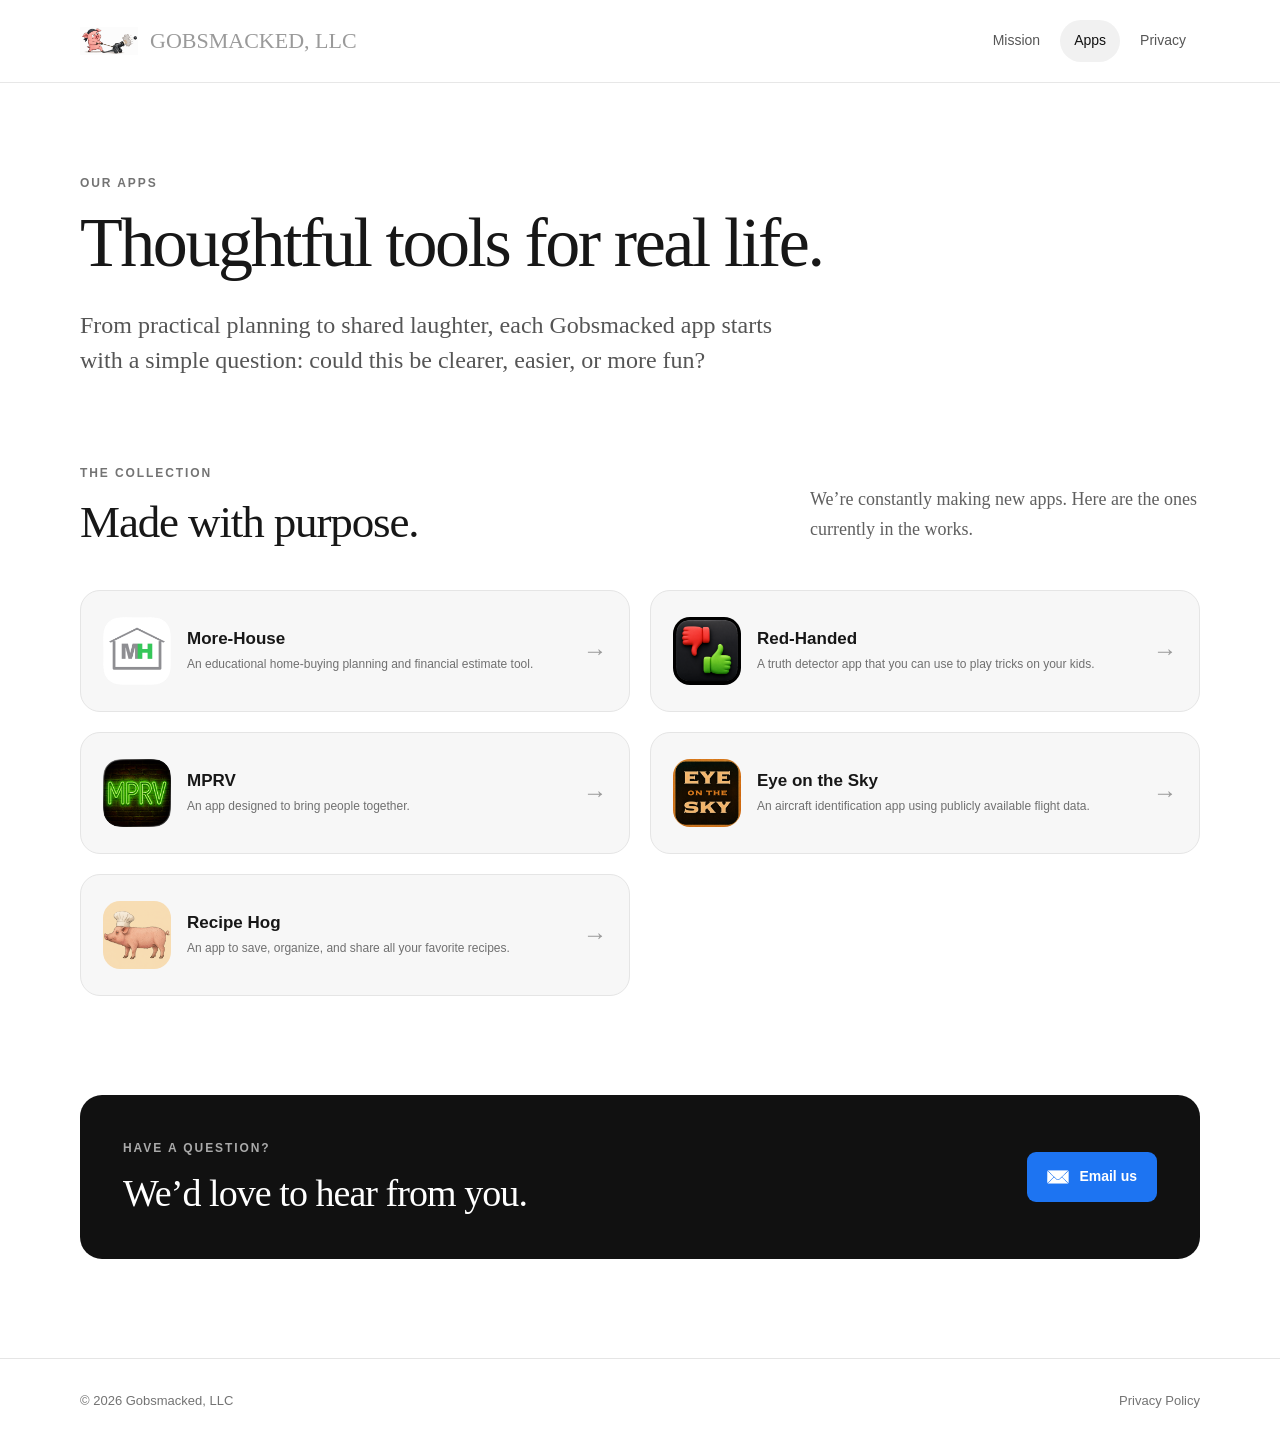
==== apps/index.html @ f047735a "Add Red-Handed app page" ====
<!DOCTYPE html>
<html lang="en">
  <head>
    <meta charset="utf-8">
    <meta name="viewport" content="width=device-width, initial-scale=1">
    <meta name="description" content="Explore mobile apps from Gobsmacked Apps.">
    <title>Our Apps | Gobsmacked Apps</title>
    <link rel="stylesheet" href="../styles.css?v=20260813-2">
  </head>
  <body>
    <header class="site-header">
      <div class="site-header-inner">
        <a class="brand" href="../index.html" aria-label="Gobsmacked Apps home">
          <img src="../other-images/logo.png" class="brand-logo" alt="">
          <span>GOBSMACKED, LLC</span>
        </a>
        <nav class="site-nav" aria-label="Main navigation">
          <a href="../index.html">Mission</a>
          <a href="./index.html" aria-current="page">Apps</a>
          <a href="../privacy/index.html">Privacy</a>
        </nav>
      </div>
    </header>

    <main>
      <section class="page-hero page-shell">
        <p class="eyebrow">OUR APPS</p>
        <h1>Thoughtful tools for real life.</h1>
        <p class="hero-copy">From practical planning to shared laughter, each Gobsmacked app starts with a simple question: could this be clearer, easier, or more fun?</p>
      </section>

      <section class="catalog-section page-shell" aria-labelledby="catalog-title">
        <div class="section-heading catalog-heading" id="collection">
          <div>
            <p class="eyebrow">THE COLLECTION</p>
            <h2 id="catalog-title">Made with purpose.</h2>
          </div>
          <p>We’re constantly making new apps. Here are the ones currently in the works.</p>
        </div>
        <div class="apps-grid" id="apps-grid"></div>
      </section>

      <section class="contact-strip page-shell">
        <div>
          <p class="eyebrow">HAVE A QUESTION?</p>
          <h2>We’d love to hear from you.</h2>
        </div>
        <a class="contact-button" href="mailto:mortimer@gobsmackedapps.com">
          <img src="../other-images/mail.png" alt="">
          Email us
        </a>
      </section>
    </main>

    <footer class="site-footer">
      <div class="page-shell footer-inner">
        <p>© 2026 Gobsmacked, LLC</p>
        <a href="../privacy/index.html">Privacy Policy</a>
      </div>
    </footer>
    <script src="../script.js"></script>
  </body>
</html>
---- styles.css ----
:root {
  --ink: #171717;
  --muted: #737373;
  --soft: #f7f7f7;
  --line: #e5e5e5;
  --blue: #007aff;
}

* {
  box-sizing: border-box;
}

html {
  scroll-behavior: smooth;
}

body {
  margin: 0;
  color: var(--ink);
  background: #fff;
  font-family: Georgia, "Times New Roman", serif;
  font-size: 16px;
  line-height: 1.7;
}

img {
  max-width: 100%;
}

a {
  color: inherit;
}

.page-shell {
  width: min(1120px, calc(100% - 48px));
  margin-inline: auto;
}

.narrow-shell {
  width: min(800px, calc(100% - 48px));
}

.site-header {
  position: sticky;
  z-index: 20;
  top: 0;
  border-bottom: 1px solid rgba(229, 229, 229, 0.9);
  background: rgba(255, 255, 255, 0.94);
  backdrop-filter: blur(14px);
}

.site-header-inner {
  display: flex;
  align-items: center;
  justify-content: space-between;
  width: min(1120px, calc(100% - 48px));
  min-height: 82px;
  margin-inline: auto;
  gap: 32px;
}

.brand {
  display: inline-flex;
  align-items: center;
  gap: 12px;
  color: #9a9a9a;
  font-size: 22px;
  line-height: 1;
  text-decoration: none;
  white-space: nowrap;
}

.brand-logo {
  width: 58px;
  height: 58px;
  object-fit: contain;
}

.site-nav {
  display: flex;
  align-items: center;
  gap: 6px;
  font-family: -apple-system, BlinkMacSystemFont, "Segoe UI", sans-serif;
  font-size: 14px;
}

.site-nav a {
  padding: 9px 14px;
  border-radius: 999px;
  color: #565656;
  text-decoration: none;
  transition: color 0.2s, background 0.2s;
}

.site-nav a:hover,
.site-nav a[aria-current="page"] {
  color: #111;
  background: #f1f1f1;
}

.eyebrow {
  margin: 0 0 14px;
  color: var(--muted);
  font-family: -apple-system, BlinkMacSystemFont, "Segoe UI", sans-serif;
  font-size: 12px;
  font-weight: 700;
  letter-spacing: 0.16em;
}

.mission-hero,
.page-hero {
  padding-top: 90px;
  padding-bottom: 58px;
}

.mission-hero h1,
.page-hero h1 {
  max-width: 930px;
  margin: 0;
  font-size: clamp(42px, 6.3vw, 70px);
  font-weight: 400;
  letter-spacing: -0.035em;
  line-height: 1.04;
}

.page-hero h1 {
  max-width: 760px;
}

.hero-copy {
  max-width: 720px;
  margin: 28px 0 0;
  color: #555;
  font-size: clamp(18px, 2.25vw, 24px);
  line-height: 1.45;
}

.mission-intro {
  padding: 16px 0 79px;
  border-bottom: 1px solid var(--line);
  font-size: 20px;
  line-height: 1.7;
}

.mission-intro p {
  margin: 0;
}

.principles-section {
  padding: 90px 0;
}

.section-heading {
  max-width: 720px;
  margin-bottom: 41px;
}

.section-heading h2,
.contact-strip h2 {
  margin: 0;
  font-size: clamp(31px, 4.05vw, 45px);
  font-weight: 400;
  letter-spacing: -0.025em;
  line-height: 1.15;
}

.principles-grid {
  display: grid;
  grid-template-columns: repeat(3, 1fr);
  gap: 20px;
}

.principle-card {
  min-height: 280px;
  padding: 27px;
  border: 1px solid var(--line);
  border-radius: 20px;
  background: var(--soft);
}

.principle-number {
  color: #aaa;
  font-family: -apple-system, BlinkMacSystemFont, "Segoe UI", sans-serif;
  font-size: 13px;
}

.principle-card h3 {
  margin: 38px 0 13px;
  font-size: 23px;
  font-weight: 400;
  line-height: 1.2;
}

.principle-card p {
  margin: 0;
  color: #5f5f5f;
  font-size: 14px;
  line-height: 1.65;
}

.mission-closing {
  padding: 13px 0 108px;
  text-align: center;
}

.mission-closing blockquote {
  margin: 0 0 34px;
  font-size: clamp(23px, 3.15vw, 34px);
  line-height: 1.45;
}

.text-link {
  color: var(--blue);
  font-family: -apple-system, BlinkMacSystemFont, "Segoe UI", sans-serif;
  font-size: 16px;
  font-weight: 600;
  text-decoration: none;
}

.text-link:hover {
  text-decoration: underline;
}

.catalog-section {
  padding: 27px 0 99px;
}

.catalog-heading {
  display: flex;
  align-items: end;
  justify-content: space-between;
  max-width: none;
  gap: 40px;
  scroll-margin-top: 112px;
}

.catalog-heading > p {
  max-width: 390px;
  margin: 0 0 4px;
  color: var(--muted);
}

.apps-grid {
  display: grid;
  grid-template-columns: repeat(2, minmax(0, 1fr));
  gap: 20px;
}

.app-store-item {
  display: flex;
  align-items: center;
  min-height: 122px;
  gap: 16px;
  padding: 22px;
  border: 1px solid var(--line);
  border-radius: 20px;
  color: inherit;
  background: var(--soft);
  font-family: -apple-system, BlinkMacSystemFont, "Segoe UI", sans-serif;
  text-decoration: none;
  transition: background 0.2s, transform 0.2s;
}

.app-store-item:hover {
  background: #efefef;
  transform: translateY(-1px);
}

.app-icon {
  width: 68px;
  height: 68px;
  border-radius: 17px;
  flex-shrink: 0;
}

.app-info {
  flex: 1;
  min-width: 0;
}

.app-name {
  font-size: 17px;
  font-weight: 650;
  line-height: 1.2;
}

.app-description {
  margin-top: 7px;
  color: #707070;
  font-size: 12px;
  line-height: 1.45;
}

.app-card-arrow {
  flex-shrink: 0;
  color: #9a9a9a;
  font-size: 24px;
  line-height: 1;
  transition: color 0.2s, transform 0.2s;
}

.app-store-item:hover .app-card-arrow {
  color: var(--blue);
  transform: translateX(3px);
}

.app-detail-hero {
  display: grid;
  grid-template-columns: minmax(220px, 310px) minmax(0, 1fr);
  gap: clamp(48px, 8vw, 100px);
  padding-top: 96px;
  padding-bottom: 105px;
}

.app-detail-product {
  align-self: start;
}

.app-detail-icon {
  display: block;
  width: 100%;
  border-radius: 24%;
  box-shadow: 0 24px 55px rgba(0, 0, 0, 0.14);
}

.app-detail-action {
  display: inline-flex;
  align-items: center;
  justify-content: center;
  min-height: 44px;
  margin-top: 24px;
  padding: 10px 18px;
  border-radius: 999px;
  color: #555;
  background: #e9e9e9;
  font-family: -apple-system, BlinkMacSystemFont, "Segoe UI", sans-serif;
  font-size: 12px;
  font-weight: 750;
  letter-spacing: 0.045em;
  line-height: 1;
  text-decoration: none;
}

.app-detail-action.is-available {
  color: #fff;
  background: var(--blue);
}

.app-detail-note {
  margin: 14px 0 0;
  color: var(--muted);
  font-size: 13px;
  line-height: 1.5;
}

.app-detail-copy h1 {
  margin: 0;
  font-family: -apple-system, BlinkMacSystemFont, "Segoe UI", sans-serif;
  font-size: clamp(50px, 7vw, 82px);
  font-weight: 800;
  letter-spacing: -0.055em;
  line-height: 0.98;
}

.app-detail-copy h2 {
  max-width: 690px;
  margin: 28px 0 26px;
  font-size: clamp(29px, 3.7vw, 44px);
  font-weight: 400;
  letter-spacing: -0.025em;
  line-height: 1.17;
}

.app-detail-copy > p:not(.eyebrow) {
  max-width: 710px;
  margin: 0 0 16px;
  color: #4f4f4f;
  font-size: 19px;
  line-height: 1.65;
}

.app-detail-copy .privacy-promise {
  margin-top: 27px;
  padding-top: 22px;
  border-top: 1px solid var(--line);
  color: #277b42;
  font-size: 15px;
  font-style: italic;
}

.app-content-section {
  padding-top: 100px;
  padding-bottom: 100px;
}

.app-content-section h2,
.app-gallery-section h2,
.app-final-cta h2 {
  margin: 0;
  font-size: clamp(35px, 4.6vw, 52px);
  font-weight: 400;
  letter-spacing: -0.03em;
  line-height: 1.13;
}

.app-content-intro {
  border-top: 1px solid var(--line);
}

.question-grid,
.difference-grid {
  display: grid;
  grid-template-columns: repeat(2, minmax(0, 1fr));
  gap: 20px;
}

.question-grid article,
.difference-grid article {
  padding: 30px;
  border: 1px solid var(--line);
  border-radius: 20px;
  background: var(--soft);
}

.question-grid h3,
.difference-grid h3,
.feature-panel h3 {
  margin: 0 0 12px;
  font-size: 23px;
  font-weight: 400;
  line-height: 1.3;
}

.question-grid p,
.difference-grid p {
  margin: 0;
  color: #5d5d5d;
  font-size: 15px;
  line-height: 1.65;
}

.workflow-section,
.scenario-section {
  background: #f6fbf7;
}

.section-heading > p:last-child {
  color: #5f5f5f;
  font-size: 18px;
}

.workflow-grid {
  display: grid;
  grid-template-columns: repeat(4, minmax(0, 1fr));
  gap: 18px;
  margin: 0;
  padding: 0;
  list-style: none;
  counter-reset: none;
}

.workflow-grid li {
  margin: 0;
  padding: 27px;
  border: 1px solid #dcebe0;
  border-radius: 18px;
  background: #fff;
}

.workflow-grid span {
  color: #26b957;
  font-family: -apple-system, BlinkMacSystemFont, "Segoe UI", sans-serif;
  font-size: 12px;
  font-weight: 750;
  letter-spacing: 0.1em;
}

.workflow-grid h3 {
  margin: 32px 0 12px;
  font-size: 20px;
  font-weight: 400;
  line-height: 1.3;
}

.workflow-grid p {
  margin: 0;
  color: #626262;
  font-size: 14px;
  line-height: 1.6;
}

.app-gallery-section {
  padding-top: 108px;
  padding-bottom: 115px;
}

.gallery-heading {
  display: flex;
  align-items: end;
  justify-content: space-between;
  gap: 50px;
  margin-bottom: 45px;
}

.gallery-heading > p {
  max-width: 360px;
  margin: 0 0 5px;
  color: var(--muted);
}

.app-gallery {
  display: flex;
  gap: 30px;
  overflow-x: auto;
  padding: 10px 4px 28px;
  scroll-snap-type: x mandatory;
  scrollbar-color: #c9c9c9 transparent;
}

.gallery-phone {
  position: relative;
  flex: 0 0 min(310px, 78vw);
  aspect-ratio: 1 / 2;
  margin: 0;
  scroll-snap-align: start;
}

.gallery-phone-screen {
  position: absolute;
  z-index: 1;
  top: 2.8%;
  right: 7.1%;
  bottom: 4.25%;
  left: 8.1%;
  overflow: hidden;
  border-radius: 13% / 6%;
  background: #000;
}

.gallery-phone-screen img {
  width: 100%;
  height: 100%;
  object-fit: cover;
}

.gallery-phone-frame {
  position: absolute;
  z-index: 2;
  inset: 0;
  width: 100%;
  height: 100%;
  pointer-events: none;
}

.gallery-phone figcaption {
  position: absolute;
  z-index: 3;
  bottom: -34px;
  left: 0;
  width: 100%;
  color: #666;
  font-family: -apple-system, BlinkMacSystemFont, "Segoe UI", sans-serif;
  font-size: 12px;
  text-align: center;
}

.scenario-layout,
.feature-split {
  display: grid;
  grid-template-columns: minmax(0, 0.9fr) minmax(0, 1.1fr);
  align-items: start;
  gap: clamp(50px, 8vw, 110px);
}

.scenario-layout > div > p:last-child,
.feature-split > div > p {
  color: #5e5e5e;
  font-size: 18px;
}

.scenario-list {
  display: grid;
  gap: 12px;
  margin: 0;
  padding: 0;
  list-style: none;
}

.scenario-list li {
  margin: 0;
  padding: 16px 19px;
  border: 1px solid #dcebe0;
  border-radius: 12px;
  background: #fff;
}

.feature-panel {
  padding: 32px;
  border-radius: 20px;
  color: #fff;
  background: #16251a;
}

.feature-panel ul {
  margin: 22px 0 0;
  padding-left: 21px;
}

.feature-panel li {
  margin: 10px 0;
}

.difference-section {
  border-top: 1px solid var(--line);
}

.faq-section {
  padding-top: 30px;
}

.faq-list {
  margin-top: 38px;
  border-top: 1px solid var(--line);
}

.faq-list details {
  border-bottom: 1px solid var(--line);
}

.faq-list summary {
  padding: 22px 38px 22px 0;
  cursor: pointer;
  font-size: 19px;
  font-weight: 600;
}

.faq-list details p {
  max-width: 800px;
  margin: -4px 0 24px;
  color: #5c5c5c;
}

.app-final-cta {
  display: grid;
  grid-template-columns: 100px minmax(0, 1fr) auto;
  align-items: center;
  gap: 30px;
  margin-top: 20px;
  margin-bottom: 110px;
  padding: 42px;
  border-radius: 24px;
  color: #fff;
  background: #16251a;
}

.app-final-icon {
  width: 100px;
  height: 100px;
  border-radius: 23px;
}

.app-final-cta .eyebrow {
  color: #94b99e;
}

.app-final-cta h2 {
  font-size: clamp(29px, 3.8vw, 42px);
}

.app-final-cta p:not(.eyebrow) {
  max-width: 620px;
  margin: 12px 0 0;
  color: #c6d4c9;
}

.app-final-cta .app-detail-action {
  margin: 0;
  color: #11351c;
  background: #fff;
}

/* More-House uses a denser marketing layout so the full story is quick to scan. */
.more-house-page .app-detail-hero {
  grid-template-columns: 165px minmax(0, 1fr);
  gap: clamp(26px, 4.5vw, 50px);
  padding-top: 36px;
  padding-bottom: 42px;
}

.more-house-page .app-detail-icon {
  border-radius: 22%;
}

.more-house-page .app-detail-action {
  min-height: 34px;
  margin-top: 12px;
  padding: 7px 13px;
  font-size: 9px;
}

.more-house-page .app-detail-note {
  margin-top: 7px;
  font-size: 10px;
  line-height: 1.4;
}

.more-house-page .app-detail-copy h1 {
  font-size: clamp(38px, 4.8vw, 54px);
}

.more-house-page .app-detail-copy h2 {
  margin: 13px 0 11px;
  font-size: clamp(22px, 2.8vw, 31px);
}

.more-house-page .app-detail-copy > p:not(.eyebrow) {
  margin-bottom: 8px;
  font-size: 14px;
  line-height: 1.45;
}

.more-house-page .app-detail-copy .privacy-promise {
  margin-top: 12px;
  padding-top: 10px;
  font-size: 11px;
}

.more-house-page .app-gallery-section {
  padding-top: 54px;
  padding-bottom: 62px;
  border-top: 1px solid var(--line);
}

.more-house-page .gallery-heading {
  margin-bottom: 25px;
}

.more-house-page .app-gallery {
  gap: 24px;
  padding-bottom: 24px;
}

.more-house-page .gallery-phone {
  flex-basis: min(230px, 68vw);
}

.more-house-page .gallery-phone figcaption {
  bottom: -27px;
  font-size: 11px;
}

.more-house-page .app-content-section {
  padding-top: 42px;
  padding-bottom: 42px;
}

.more-house-page .app-content-section h2,
.more-house-page .app-gallery-section h2,
.more-house-page .app-final-cta h2 {
  font-size: clamp(25px, 3.2vw, 34px);
}

.more-house-page .section-heading {
  margin-bottom: 21px;
}

.more-house-page .question-grid,
.more-house-page .difference-grid {
  gap: 12px;
}

.more-house-page .question-grid article,
.more-house-page .difference-grid article {
  padding: 15px;
  border-radius: 13px;
}

.more-house-page .question-grid h3,
.more-house-page .difference-grid h3 {
  margin-bottom: 5px;
  font-size: 16px;
}

.more-house-page .question-grid p,
.more-house-page .difference-grid p {
  font-size: 12px;
  line-height: 1.42;
}

.more-house-page .workflow-grid {
  gap: 10px;
}

.more-house-page .workflow-grid li {
  display: flex;
  flex-direction: column;
  padding: 14px;
  border-radius: 12px;
}

.more-house-page .workflow-grid h3 {
  margin: 10px 0 4px;
  font-size: 16px;
}

.more-house-page .workflow-grid p {
  min-height: 3.9em;
  font-size: 11px;
  line-height: 1.35;
}

.more-house-page .workflow-screen {
  display: block;
  flex: 0 0 auto;
  align-self: center;
  width: min(100%, 148px);
  height: auto;
  aspect-ratio: auto;
  margin: 12px auto 0;
  border: 1px solid #d9dfda;
  border-radius: 20px;
  box-shadow: 0 10px 24px rgba(18, 61, 30, 0.1);
}

.more-house-page .feature-screen {
  display: block;
  width: 100%;
  height: auto;
  aspect-ratio: auto;
  margin-top: 13px;
  border: 1px solid #dedede;
  border-radius: 9px;
  box-shadow: 0 8px 20px rgba(0, 0, 0, 0.07);
}

.more-house-page .has-premium {
  position: relative;
}

.more-house-page .has-premium > .premium-marker {
  position: absolute;
  z-index: 4;
  top: 0;
  right: 0;
  display: inline-flex;
  align-items: center;
  justify-content: center;
  width: 27px;
  height: 27px;
  border: 1px solid #a8ddb7;
  border-radius: 50%;
  color: #176f34;
  background: #dff5e5;
  cursor: help;
  font-family: -apple-system, BlinkMacSystemFont, "Segoe UI", sans-serif;
  font-size: 15px;
  line-height: 1;
  transform: translate(50%, -50%);
}

.more-house-page .has-premium > .premium-marker:focus {
  outline: 2px solid rgba(37, 185, 87, 0.35);
  outline-offset: 2px;
}

.more-house-page .has-premium > .premium-marker .premium-tooltip {
  position: absolute;
  z-index: 10;
  bottom: calc(100% + 8px);
  right: -7px;
  width: max-content;
  max-width: 190px;
  padding: 7px 9px;
  border-radius: 7px;
  color: #fff;
  background: #176f34;
  box-shadow: 0 6px 18px rgba(0, 0, 0, 0.16);
  font-size: 11px;
  font-weight: 600;
  letter-spacing: normal;
  line-height: 1.25;
  opacity: 0;
  pointer-events: none;
  text-align: center;
  transform: translateY(4px);
  transition: opacity 0.16s, transform 0.16s;
}

.more-house-page .has-premium > .premium-marker:hover .premium-tooltip,
.more-house-page .has-premium > .premium-marker:focus .premium-tooltip {
  opacity: 1;
  transform: translateY(0);
}

.more-house-page .faq-section {
  padding-top: 15px;
}

.more-house-page .faq-list {
  margin-top: 24px;
}

.more-house-page .faq-list summary {
  padding-top: 15px;
  padding-bottom: 15px;
  font-size: 16px;
}

.more-house-page .faq-list details p {
  margin-bottom: 17px;
  font-size: 14px;
}

.more-house-page .app-final-cta {
  grid-template-columns: 58px minmax(0, 1fr) auto;
  gap: 17px;
  margin-top: 5px;
  margin-bottom: 45px;
  padding: 20px;
  border-radius: 15px;
}

.more-house-page .app-final-icon {
  width: 58px;
  height: 58px;
  border-radius: 14px;
}

.more-house-page .app-final-cta p:not(.eyebrow) {
  margin-top: 5px;
  font-size: 12px;
  line-height: 1.38;
}

/* Red-Handed shares the compact app-detail structure with its own evidence-board palette. */
.red-handed-page {
  --red-handed-navy: #061c36;
  --red-handed-cream: #fbf7ef;
  --red-handed-gold: #c79531;
  --red-handed-red: #a23c35;
}

.red-handed-page .app-detail-copy h1,
.red-handed-page .app-detail-copy h2 {
  color: var(--red-handed-navy);
}

.red-handed-page .app-detail-action.is-available {
  color: #fff;
  background: var(--red-handed-red);
}

.red-handed-page .privacy-promise {
  color: #76551c;
  border-top-color: #eadfc8;
}

.red-handed-page .workflow-section {
  background: var(--red-handed-cream);
}

.red-handed-page .workflow-grid li {
  border-color: #e5d8be;
}

.red-handed-page .workflow-grid .step-number {
  color: var(--red-handed-red);
}

.red-handed-page .workflow-screen,
.red-handed-page .feature-screen {
  width: min(100%, 148px);
  height: auto;
  aspect-ratio: auto;
  margin-right: auto;
  margin-left: auto;
  border-color: #d8c8aa;
  background: #fff;
  box-shadow: 0 10px 24px rgba(6, 28, 54, 0.1);
}

.red-handed-page .difference-grid article {
  border-color: #e6dfd2;
  background: #faf8f3;
}

.red-handed-page .app-final-cta {
  background: var(--red-handed-navy);
}

.red-handed-page .app-final-cta .eyebrow {
  color: #d1ad63;
}

.red-handed-page .app-final-cta .app-detail-action {
  color: var(--red-handed-navy);
  background: #fff;
}

.contact-strip {
  display: flex;
  align-items: center;
  justify-content: space-between;
  gap: 30px;
  margin-bottom: 99px;
  padding: 43px;
  border-radius: 22px;
  color: #fff;
  background: #111;
}

.contact-strip h2 {
  font-size: clamp(25px, 3.6vw, 38px);
}

.contact-strip .eyebrow {
  color: #aaa;
}

.contact-button {
  display: inline-flex;
  align-items: center;
  gap: 10px;
  flex-shrink: 0;
  padding: 13px 20px;
  border-radius: 9px;
  color: #fff;
  background: #1d74f2;
  font-family: -apple-system, BlinkMacSystemFont, "Segoe UI", sans-serif;
  font-size: 14px;
  font-weight: 650;
  text-decoration: none;
}

.contact-button img {
  width: 22px;
  height: 22px;
  object-fit: contain;
}

.policy-hero {
  padding: 83px 0 54px;
  border-bottom: 1px solid var(--line);
}

.policy-hero h1 {
  margin: 0;
  font-size: clamp(38px, 5.4vw, 59px);
  font-weight: 400;
  letter-spacing: -0.03em;
  line-height: 1.08;
}

.policy-date {
  margin: 24px 0 0;
  color: var(--muted);
  font-style: italic;
}

.policy-content {
  width: min(850px, calc(100% - 48px));
  margin-inline: auto;
  padding: 58px 0 99px;
}

.policy-content > p:first-child {
  margin-top: 0;
  font-size: 18px;
}

.policy-content h2 {
  margin: 58px 0 16px;
  padding-top: 8px;
  font-size: 27px;
  font-weight: 400;
  line-height: 1.25;
}

.policy-content h3 {
  margin: 25px 0 9px;
  font-size: 19px;
  font-weight: 400;
}

.policy-content p,
.policy-content li {
  color: #383838;
}

.policy-content ul {
  padding-left: 24px;
}

.policy-content li {
  margin: 8px 0;
}

.policy-content a {
  color: var(--blue);
}

.policy-content details {
  margin: 14px 0;
  padding: 0 22px;
  border: 1px solid var(--line);
  border-radius: 14px;
  background: var(--soft);
}

.policy-content summary {
  padding: 18px 0;
  cursor: pointer;
  font-size: 18px;
  font-weight: 600;
}

.policy-content details p:last-child {
  margin-bottom: 22px;
}

.policy-note {
  margin-top: 64px;
  padding: 24px 28px;
  border-left: 3px solid #bdbdbd;
  background: var(--soft);
}

.policy-note h2 {
  margin-top: 0;
}

.site-footer {
  border-top: 1px solid var(--line);
  color: var(--muted);
  font-family: -apple-system, BlinkMacSystemFont, "Segoe UI", sans-serif;
  font-size: 13px;
}

.footer-inner {
  display: flex;
  align-items: center;
  justify-content: space-between;
  min-height: 85px;
  gap: 24px;
}

.footer-inner p {
  margin: 0;
}

.footer-inner a {
  color: inherit;
  text-decoration: none;
}

.footer-inner a:hover {
  color: var(--ink);
}

@media (max-width: 820px) {
  .principles-grid {
    grid-template-columns: 1fr;
  }

  .principle-card {
    min-height: 0;
  }

  .principle-card h3 {
    margin-top: 26px;
  }

  .catalog-heading {
    display: block;
  }

  .catalog-heading > p {
    margin-top: 18px;
  }

  .apps-grid {
    grid-template-columns: 1fr;
  }

  .app-detail-hero {
    grid-template-columns: 220px minmax(0, 1fr);
    gap: 44px;
  }

  .more-house-page .app-detail-hero {
    grid-template-columns: 145px minmax(0, 1fr);
    gap: 24px;
  }

  .workflow-grid {
    grid-template-columns: repeat(2, minmax(0, 1fr));
  }

  .scenario-layout,
  .feature-split {
    grid-template-columns: 1fr;
  }

  .app-final-cta {
    grid-template-columns: 80px minmax(0, 1fr);
  }

  .app-final-icon {
    width: 80px;
    height: 80px;
  }

  .app-final-cta .app-detail-action {
    grid-column: 2;
    justify-self: start;
  }
}

@media (max-width: 620px) {
  .page-shell,
  .narrow-shell,
  .site-header-inner,
  .policy-content {
    width: min(100% - 32px, 1120px);
  }

  .site-header-inner {
    min-height: 70px;
    gap: 12px;
  }

  .brand {
    gap: 8px;
    font-size: 0;
  }

  .brand-logo {
    width: 47px;
    height: 47px;
  }

  .site-nav {
    gap: 2px;
    font-size: 13px;
  }

  .site-nav a {
    padding: 8px 10px;
  }

  .mission-hero,
  .page-hero {
    padding-top: 61px;
    padding-bottom: 45px;
  }

  .mission-intro {
    padding-bottom: 61px;
    font-size: 17px;
  }

  .principles-section,
  .catalog-section {
    padding: 67px 0;
  }

  .mission-closing {
    padding-bottom: 74px;
  }

  .contact-strip {
    display: block;
    margin-bottom: 67px;
    padding: 27px;
  }

  .contact-button {
    margin-top: 24px;
  }

  .app-store-item {
    display: grid;
    grid-template-columns: 56px minmax(0, 1fr) auto;
    align-items: center;
    column-gap: 14px;
    padding: 16px;
  }

  .app-icon {
    width: 56px;
    height: 56px;
  }

  .app-detail-hero {
    grid-template-columns: 112px minmax(0, 1fr);
    gap: 22px;
    padding-top: 58px;
    padding-bottom: 72px;
  }

  .more-house-page .app-detail-hero {
    grid-template-columns: 78px minmax(0, 1fr);
    gap: 14px;
    padding-top: 28px;
    padding-bottom: 32px;
  }

  .app-detail-product {
    grid-column: 1;
    grid-row: 1 / span 3;
  }

  .app-detail-copy {
    display: contents;
  }

  .app-detail-icon {
    border-radius: 27px;
  }

  .app-detail-product .app-detail-action {
    width: 100%;
    min-height: 36px;
    margin-top: 14px;
    padding: 8px 5px;
    font-size: 9px;
  }

  .app-detail-note {
    display: none;
  }

  .app-detail-copy h1 {
    grid-column: 2;
    grid-row: 2;
    font-size: 42px;
  }

  .more-house-page .app-detail-copy h1 {
    font-size: 29px;
  }

  .app-detail-copy h2 {
    grid-column: 2;
    grid-row: 3;
    margin: 15px 0 17px;
    font-size: 25px;
  }

  .more-house-page .app-detail-copy h2 {
    margin: 8px 0 10px;
    font-size: 18px;
  }

  .app-detail-copy > p:not(.eyebrow) {
    grid-column: 1 / -1;
    font-size: 16px;
  }

  .app-detail-copy .eyebrow {
    grid-column: 2;
    grid-row: 1;
    align-self: end;
    margin-bottom: 8px;
    font-size: 9px;
  }

  .app-content-section,
  .app-gallery-section {
    padding-top: 72px;
    padding-bottom: 72px;
  }

  .more-house-page .app-content-section,
  .more-house-page .app-gallery-section {
    padding-top: 34px;
    padding-bottom: 34px;
  }

  .question-grid,
  .difference-grid,
  .workflow-grid {
    grid-template-columns: 1fr;
  }

  .gallery-heading {
    display: block;
  }

  .gallery-heading > p {
    margin-top: 16px;
  }

  .app-gallery {
    margin-right: -16px;
  }

  .app-final-cta {
    display: grid;
    grid-template-columns: 64px minmax(0, 1fr);
    gap: 20px;
    margin-bottom: 74px;
    padding: 27px;
  }

  .app-final-icon {
    width: 64px;
    height: 64px;
    border-radius: 15px;
  }

  .app-final-cta .app-detail-action {
    grid-column: 1 / -1;
    justify-self: stretch;
  }

  .policy-hero {
    padding: 59px 0 40px;
  }

  .policy-content {
    padding: 43px 0 72px;
  }

  .policy-content h2 {
    margin-top: 45px;
  }

  .footer-inner {
    display: block;
    padding: 26px 0;
  }

  .footer-inner a {
    display: inline-block;
    margin-top: 4px;
  }
}

@media (prefers-reduced-motion: reduce) {
  html {
    scroll-behavior: auto;
  }
}
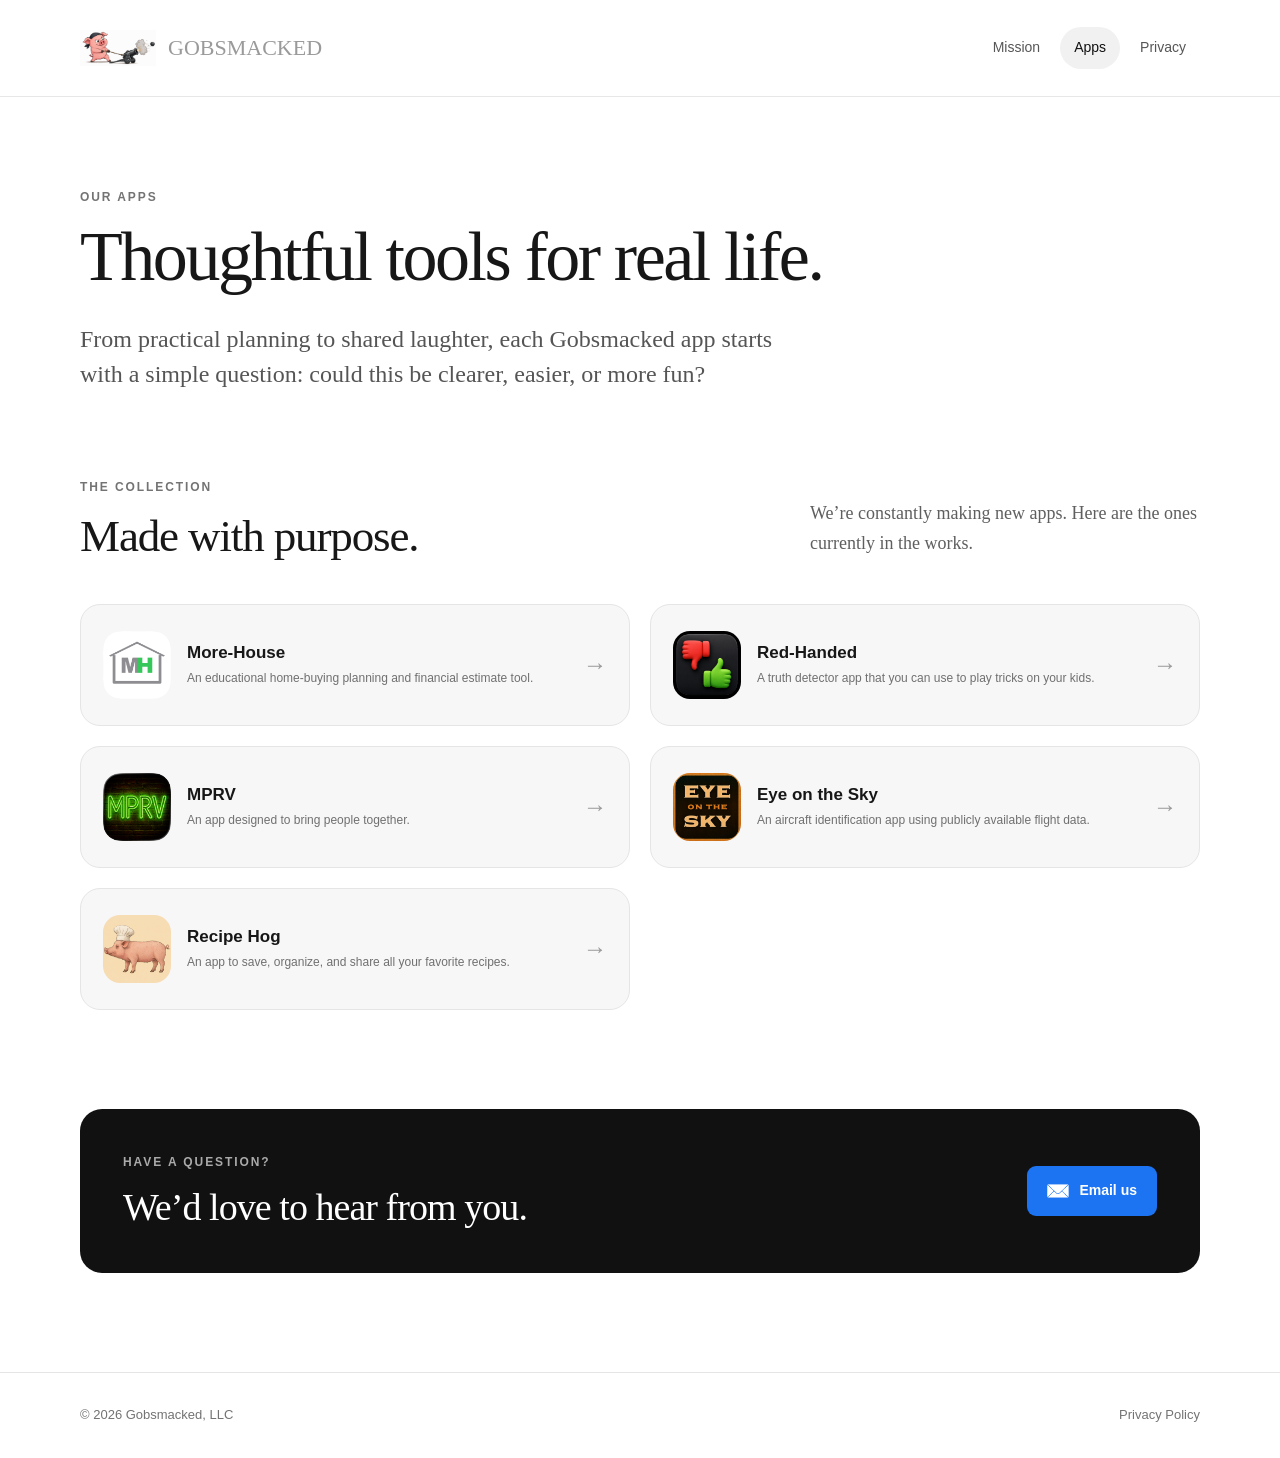
==== commit dbedfed0: "Update Red-Handed workflow images and site header" ====
--- a/apps/index.html
+++ b/apps/index.html
@@ -5,14 +5,14 @@
     <meta name="viewport" content="width=device-width, initial-scale=1">
     <meta name="description" content="Explore mobile apps from Gobsmacked Apps.">
     <title>Our Apps | Gobsmacked Apps</title>
-    <link rel="stylesheet" href="../styles.css?v=20260813-2">
+    <link rel="stylesheet" href="../styles.css?v=20260813-3">
   </head>
   <body>
     <header class="site-header">
       <div class="site-header-inner">
         <a class="brand" href="../index.html" aria-label="Gobsmacked Apps home">
           <img src="../other-images/logo.png" class="brand-logo" alt="">
-          <span>GOBSMACKED, LLC</span>
+          <span>GOBSMACKED</span>
         </a>
         <nav class="site-nav" aria-label="Main navigation">
           <a href="../index.html">Mission</a>
--- a/styles.css
+++ b/styles.css
@@ -54,7 +54,7 @@
   align-items: center;
   justify-content: space-between;
   width: min(1120px, calc(100% - 48px));
-  min-height: 82px;
+  min-height: 96px;
   margin-inline: auto;
   gap: 32px;
 }
@@ -71,8 +71,8 @@
 }
 
 .brand-logo {
-  width: 58px;
-  height: 58px;
+  width: 76px;
+  height: 76px;
   object-fit: contain;
 }
 
@@ -1225,7 +1225,7 @@
   }
 
   .site-header-inner {
-    min-height: 70px;
+    min-height: 82px;
     gap: 12px;
   }
 
@@ -1235,8 +1235,8 @@
   }
 
   .brand-logo {
-    width: 47px;
-    height: 47px;
+    width: 62px;
+    height: 62px;
   }
 
   .site-nav {
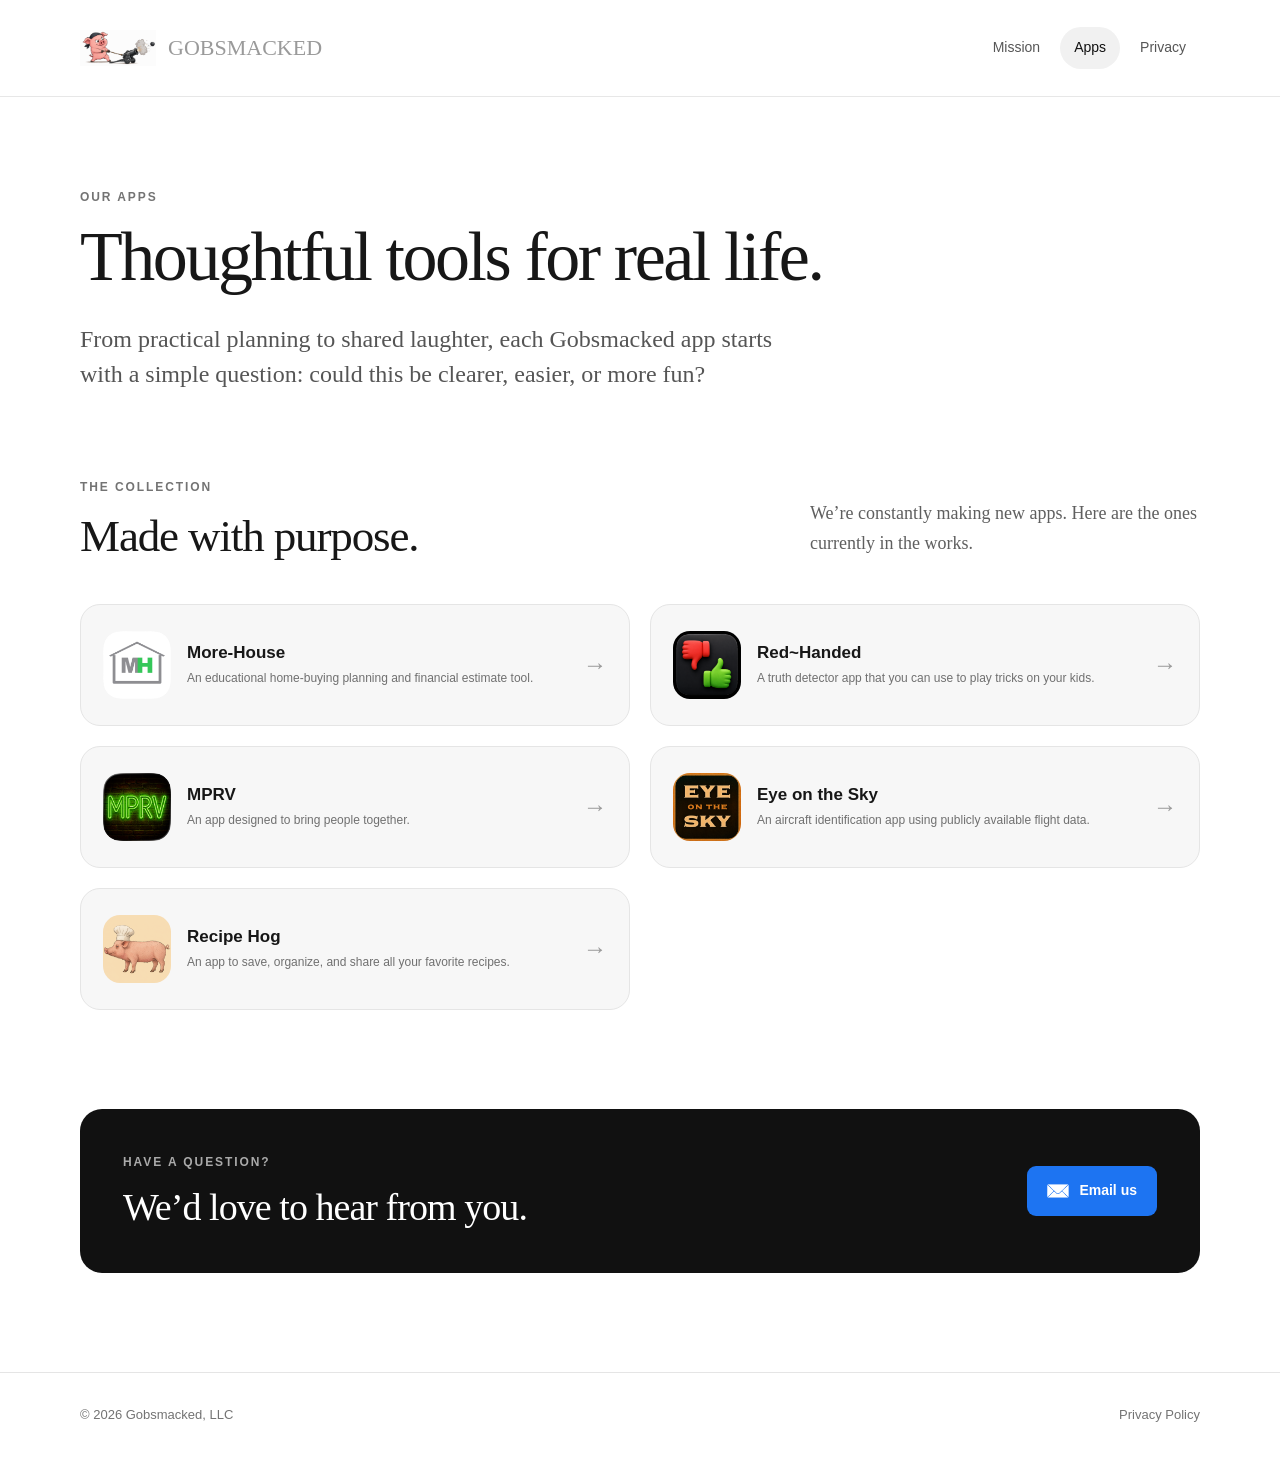
==== commit 5c23529a: "Package app pages and rename Red Handed" ====
--- a/apps/index.html
+++ b/apps/index.html
@@ -5,7 +5,7 @@
     <meta name="viewport" content="width=device-width, initial-scale=1">
     <meta name="description" content="Explore mobile apps from Gobsmacked Apps.">
     <title>Our Apps | Gobsmacked Apps</title>
-    <link rel="stylesheet" href="../styles.css?v=20260813-3">
+    <link rel="stylesheet" href="../styles.css?v=20260813-5">
   </head>
   <body>
     <header class="site-header">
--- a/styles.css
+++ b/styles.css
@@ -679,137 +679,148 @@
   background: #fff;
 }
 
-/* More-House uses a denser marketing layout so the full story is quick to scan. */
-.more-house-page .app-detail-hero {
+/* Shared app-page package: compact hero, content grids, screenshots and closing CTA. */
+.app-showcase-page .app-detail-hero {
   grid-template-columns: 165px minmax(0, 1fr);
   gap: clamp(26px, 4.5vw, 50px);
   padding-top: 36px;
   padding-bottom: 42px;
 }
 
-.more-house-page .app-detail-icon {
+.app-showcase-page .app-detail-icon {
   border-radius: 22%;
 }
 
-.more-house-page .app-detail-action {
+.app-showcase-page .app-detail-action {
   min-height: 34px;
   margin-top: 12px;
   padding: 7px 13px;
   font-size: 9px;
 }
 
-.more-house-page .app-detail-note {
+.app-showcase-page .app-detail-product .app-detail-action.is-available {
+  color: #fff;
+  background: var(--blue);
+}
+
+.app-showcase-page .app-detail-note {
   margin-top: 7px;
   font-size: 10px;
   line-height: 1.4;
 }
 
-.more-house-page .app-detail-copy h1 {
+.app-showcase-page .app-detail-copy h1 {
   font-size: clamp(38px, 4.8vw, 54px);
 }
 
-.more-house-page .app-detail-copy h2 {
+.app-showcase-page .app-detail-copy h2 {
   margin: 13px 0 11px;
   font-size: clamp(22px, 2.8vw, 31px);
 }
 
-.more-house-page .app-detail-copy > p:not(.eyebrow) {
+.app-showcase-page .app-detail-copy > p:not(.eyebrow) {
   margin-bottom: 8px;
   font-size: 14px;
   line-height: 1.45;
 }
 
-.more-house-page .app-detail-copy .privacy-promise {
+.app-showcase-page .app-detail-copy .privacy-promise {
   margin-top: 12px;
   padding-top: 10px;
   font-size: 11px;
 }
 
-.more-house-page .app-gallery-section {
+.app-showcase-page .app-gallery-section {
   padding-top: 54px;
   padding-bottom: 62px;
   border-top: 1px solid var(--line);
 }
 
-.more-house-page .gallery-heading {
+.app-showcase-page .gallery-heading {
   margin-bottom: 25px;
 }
 
-.more-house-page .app-gallery {
+.app-showcase-page .app-gallery {
   gap: 24px;
   padding-bottom: 24px;
 }
 
-.more-house-page .gallery-phone {
+.app-showcase-page .gallery-phone {
   flex-basis: min(230px, 68vw);
 }
 
-.more-house-page .gallery-phone figcaption {
+.app-showcase-page .gallery-phone figcaption {
   bottom: -27px;
   font-size: 11px;
 }
 
-.more-house-page .app-content-section {
+.app-showcase-page .app-content-section {
   padding-top: 42px;
   padding-bottom: 42px;
 }
 
-.more-house-page .app-content-section h2,
-.more-house-page .app-gallery-section h2,
-.more-house-page .app-final-cta h2 {
+.app-showcase-page .app-content-section h2,
+.app-showcase-page .app-gallery-section h2,
+.app-showcase-page .app-final-cta h2 {
   font-size: clamp(25px, 3.2vw, 34px);
 }
 
-.more-house-page .section-heading {
+.app-showcase-page .section-heading {
+  max-width: none;
   margin-bottom: 21px;
 }
 
-.more-house-page .question-grid,
-.more-house-page .difference-grid {
+.app-showcase-page .section-nowrap {
+  max-width: none;
+  white-space: nowrap;
+}
+
+.app-showcase-page .question-grid,
+.app-showcase-page .difference-grid {
   gap: 12px;
 }
 
-.more-house-page .question-grid article,
-.more-house-page .difference-grid article {
+.app-showcase-page .question-grid article,
+.app-showcase-page .difference-grid article {
   padding: 15px;
   border-radius: 13px;
 }
 
-.more-house-page .question-grid h3,
-.more-house-page .difference-grid h3 {
+.app-showcase-page .question-grid h3,
+.app-showcase-page .difference-grid h3 {
   margin-bottom: 5px;
   font-size: 16px;
 }
 
-.more-house-page .question-grid p,
-.more-house-page .difference-grid p {
+.app-showcase-page .question-grid p,
+.app-showcase-page .difference-grid p {
   font-size: 12px;
   line-height: 1.42;
 }
 
-.more-house-page .workflow-grid {
+.app-showcase-page .workflow-grid {
   gap: 10px;
 }
 
-.more-house-page .workflow-grid li {
+.app-showcase-page .workflow-grid li {
   display: flex;
   flex-direction: column;
   padding: 14px;
   border-radius: 12px;
 }
 
-.more-house-page .workflow-grid h3 {
+.app-showcase-page .workflow-grid h3 {
   margin: 10px 0 4px;
   font-size: 16px;
 }
 
-.more-house-page .workflow-grid p {
+.app-showcase-page .workflow-grid p {
   min-height: 3.9em;
   font-size: 11px;
   line-height: 1.35;
 }
 
-.more-house-page .workflow-screen {
+.app-showcase-page .workflow-screen {
   display: block;
   flex: 0 0 auto;
   align-self: center;
@@ -822,7 +833,7 @@
   box-shadow: 0 10px 24px rgba(18, 61, 30, 0.1);
 }
 
-.more-house-page .feature-screen {
+.app-showcase-page .feature-screen {
   display: block;
   width: 100%;
   height: auto;
@@ -833,11 +844,11 @@
   box-shadow: 0 8px 20px rgba(0, 0, 0, 0.07);
 }
 
-.more-house-page .has-premium {
+.app-showcase-page .has-premium {
   position: relative;
 }
 
-.more-house-page .has-premium > .premium-marker {
+.app-showcase-page .has-premium > .premium-marker {
   position: absolute;
   z-index: 4;
   top: 0;
@@ -858,12 +869,12 @@
   transform: translate(50%, -50%);
 }
 
-.more-house-page .has-premium > .premium-marker:focus {
+.app-showcase-page .has-premium > .premium-marker:focus {
   outline: 2px solid rgba(37, 185, 87, 0.35);
   outline-offset: 2px;
 }
 
-.more-house-page .has-premium > .premium-marker .premium-tooltip {
+.app-showcase-page .has-premium > .premium-marker .premium-tooltip {
   position: absolute;
   z-index: 10;
   bottom: calc(100% + 8px);
@@ -886,32 +897,32 @@
   transition: opacity 0.16s, transform 0.16s;
 }
 
-.more-house-page .has-premium > .premium-marker:hover .premium-tooltip,
-.more-house-page .has-premium > .premium-marker:focus .premium-tooltip {
+.app-showcase-page .has-premium > .premium-marker:hover .premium-tooltip,
+.app-showcase-page .has-premium > .premium-marker:focus .premium-tooltip {
   opacity: 1;
   transform: translateY(0);
 }
 
-.more-house-page .faq-section {
+.app-showcase-page .faq-section {
   padding-top: 15px;
 }
 
-.more-house-page .faq-list {
+.app-showcase-page .faq-list {
   margin-top: 24px;
 }
 
-.more-house-page .faq-list summary {
+.app-showcase-page .faq-list summary {
   padding-top: 15px;
   padding-bottom: 15px;
   font-size: 16px;
 }
 
-.more-house-page .faq-list details p {
+.app-showcase-page .faq-list details p {
   margin-bottom: 17px;
   font-size: 14px;
 }
 
-.more-house-page .app-final-cta {
+.app-showcase-page .app-final-cta {
   grid-template-columns: 58px minmax(0, 1fr) auto;
   gap: 17px;
   margin-top: 5px;
@@ -920,19 +931,24 @@
   border-radius: 15px;
 }
 
-.more-house-page .app-final-icon {
+.app-showcase-page .app-final-icon {
   width: 58px;
   height: 58px;
   border-radius: 14px;
 }
 
-.more-house-page .app-final-cta p:not(.eyebrow) {
+.app-showcase-page .app-final-cta p:not(.eyebrow) {
   margin-top: 5px;
   font-size: 12px;
   line-height: 1.38;
 }
 
-/* Red-Handed shares the compact app-detail structure with its own evidence-board palette. */
+.app-showcase-page .app-final-cta .cta-nowrap {
+  max-width: none;
+  white-space: nowrap;
+}
+
+/* Red~Handed theme: shared structure with an evidence-board palette. */
 .red-handed-page {
   --red-handed-navy: #061c36;
   --red-handed-cream: #fbf7ef;
@@ -943,11 +959,6 @@
 .red-handed-page .app-detail-copy h1,
 .red-handed-page .app-detail-copy h2 {
   color: var(--red-handed-navy);
-}
-
-.red-handed-page .app-detail-action.is-available {
-  color: #fff;
-  background: var(--red-handed-red);
 }
 
 .red-handed-page .privacy-promise {
@@ -1187,9 +1198,14 @@
     gap: 44px;
   }
 
-  .more-house-page .app-detail-hero {
+  .app-showcase-page .app-detail-hero {
     grid-template-columns: 145px minmax(0, 1fr);
     gap: 24px;
+  }
+
+  .app-showcase-page .section-nowrap,
+  .app-showcase-page .app-final-cta .cta-nowrap {
+    white-space: normal;
   }
 
   .workflow-grid {
@@ -1298,7 +1314,7 @@
     padding-bottom: 72px;
   }
 
-  .more-house-page .app-detail-hero {
+  .app-showcase-page .app-detail-hero {
     grid-template-columns: 78px minmax(0, 1fr);
     gap: 14px;
     padding-top: 28px;
@@ -1336,7 +1352,7 @@
     font-size: 42px;
   }
 
-  .more-house-page .app-detail-copy h1 {
+  .app-showcase-page .app-detail-copy h1 {
     font-size: 29px;
   }
 
@@ -1347,7 +1363,7 @@
     font-size: 25px;
   }
 
-  .more-house-page .app-detail-copy h2 {
+  .app-showcase-page .app-detail-copy h2 {
     margin: 8px 0 10px;
     font-size: 18px;
   }
@@ -1371,8 +1387,8 @@
     padding-bottom: 72px;
   }
 
-  .more-house-page .app-content-section,
-  .more-house-page .app-gallery-section {
+  .app-showcase-page .app-content-section,
+  .app-showcase-page .app-gallery-section {
     padding-top: 34px;
     padding-bottom: 34px;
   }
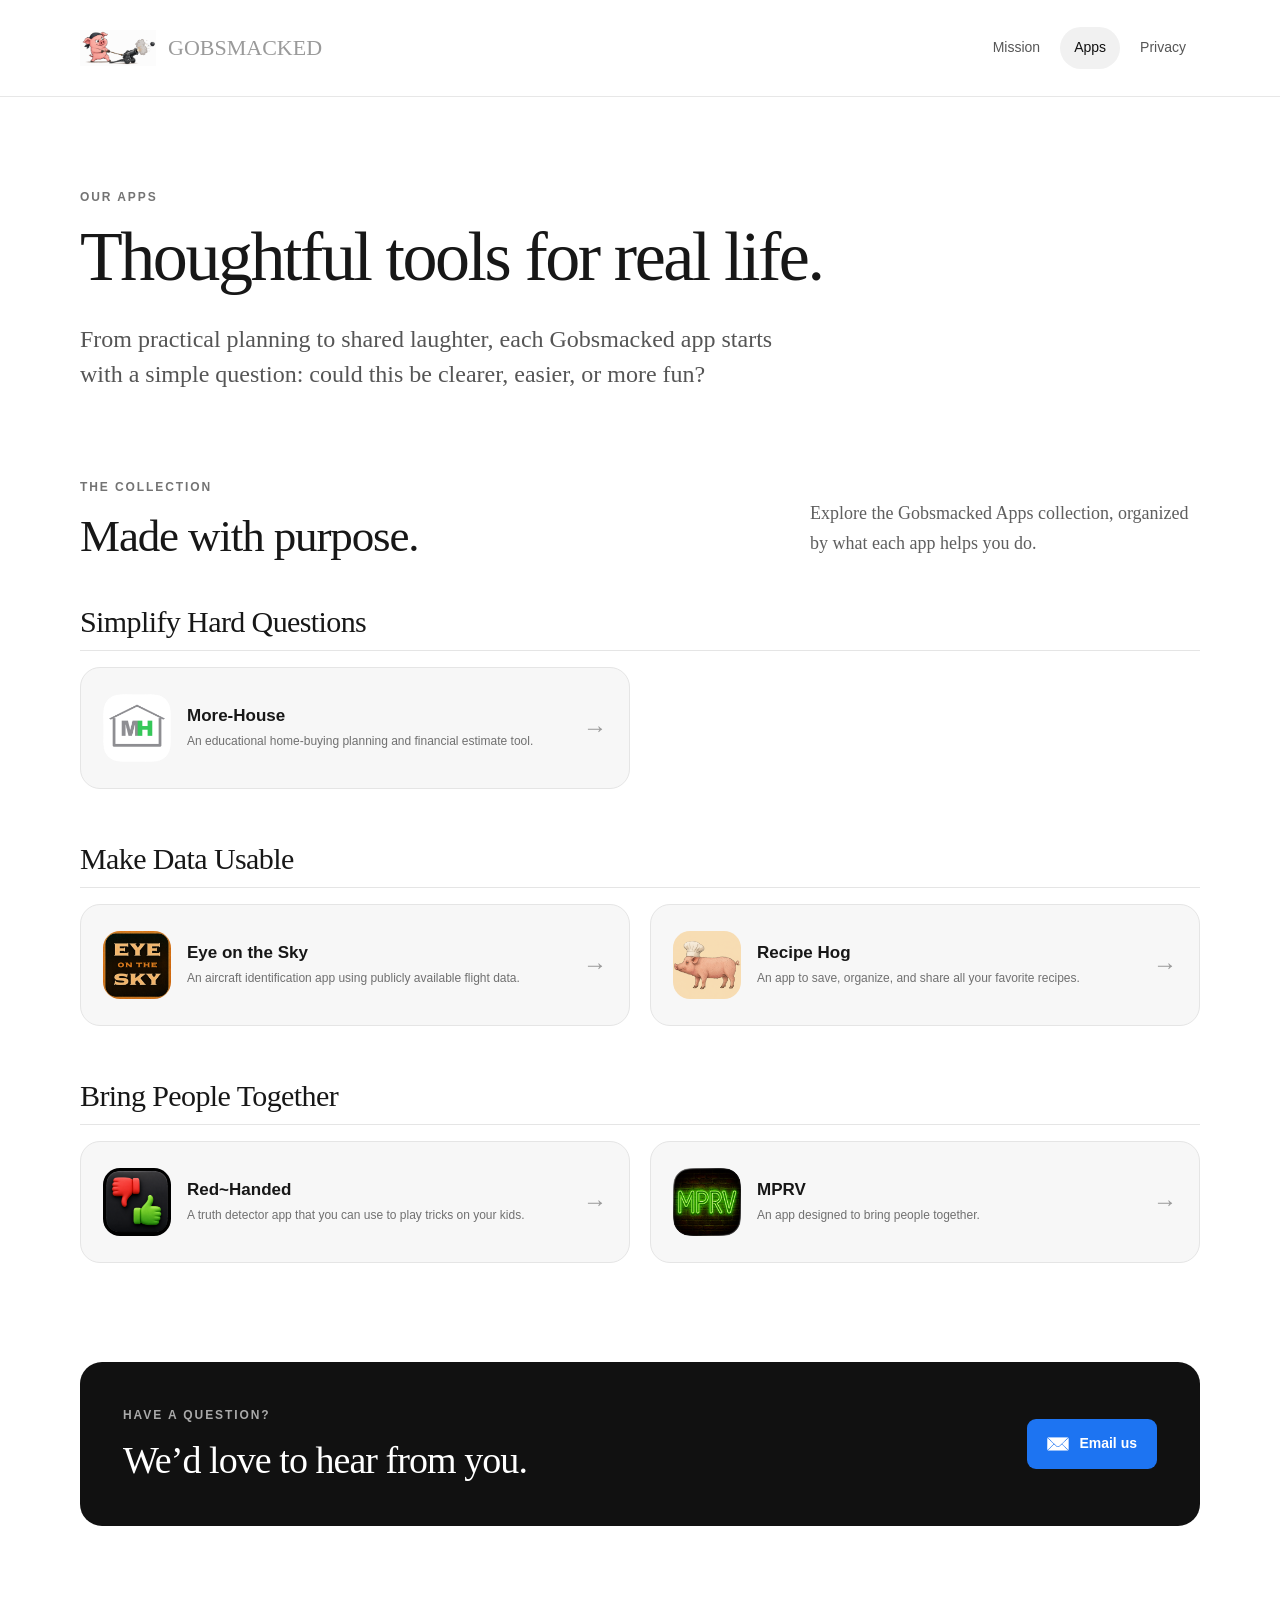
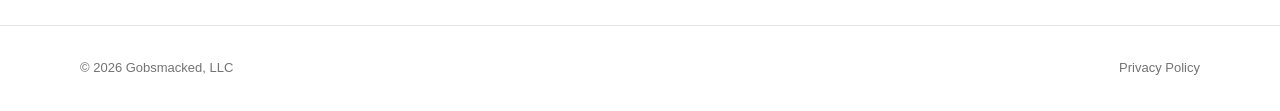
==== commit ad33369c: "Group app catalog by purpose" ====
--- a/apps/index.html
+++ b/apps/index.html
@@ -5,7 +5,7 @@
     <meta name="viewport" content="width=device-width, initial-scale=1">
     <meta name="description" content="Explore mobile apps from Gobsmacked Apps.">
     <title>Our Apps | Gobsmacked Apps</title>
-    <link rel="stylesheet" href="../styles.css?v=20260813-5">
+    <link rel="stylesheet" href="../styles.css?v=20260813-6">
   </head>
   <body>
     <header class="site-header">
@@ -35,9 +35,12 @@
             <p class="eyebrow">THE COLLECTION</p>
             <h2 id="catalog-title">Made with purpose.</h2>
           </div>
-          <p>We’re constantly making new apps. Here are the ones currently in the works.</p>
+          <p>Explore the Gobsmacked Apps collection, organized by what each app helps you do.</p>
         </div>
-        <div class="apps-grid" id="apps-grid"></div>
+        <div class="app-category-list" id="apps-grid" aria-live="polite">
+          <p class="catalog-loading">Loading the collection…</p>
+        </div>
+        <noscript><p class="catalog-error">JavaScript is required to load the app collection.</p></noscript>
       </section>
 
       <section class="contact-strip page-shell">
--- a/styles.css
+++ b/styles.css
@@ -244,6 +244,35 @@
   display: grid;
   grid-template-columns: repeat(2, minmax(0, 1fr));
   gap: 20px;
+}
+
+.app-category-list {
+  display: grid;
+  gap: 52px;
+}
+
+.app-category-title {
+  margin: 0 0 16px;
+  padding-bottom: 10px;
+  border-bottom: 1px solid var(--line);
+  font-size: clamp(22px, 2.7vw, 30px);
+  font-weight: 400;
+  letter-spacing: -0.02em;
+  line-height: 1.2;
+}
+
+.catalog-error {
+  margin: 0;
+  padding: 24px;
+  border: 1px solid var(--line);
+  border-radius: 16px;
+  color: var(--muted);
+  background: var(--soft);
+}
+
+.catalog-loading {
+  margin: 0;
+  color: var(--muted);
 }
 
 .app-store-item {
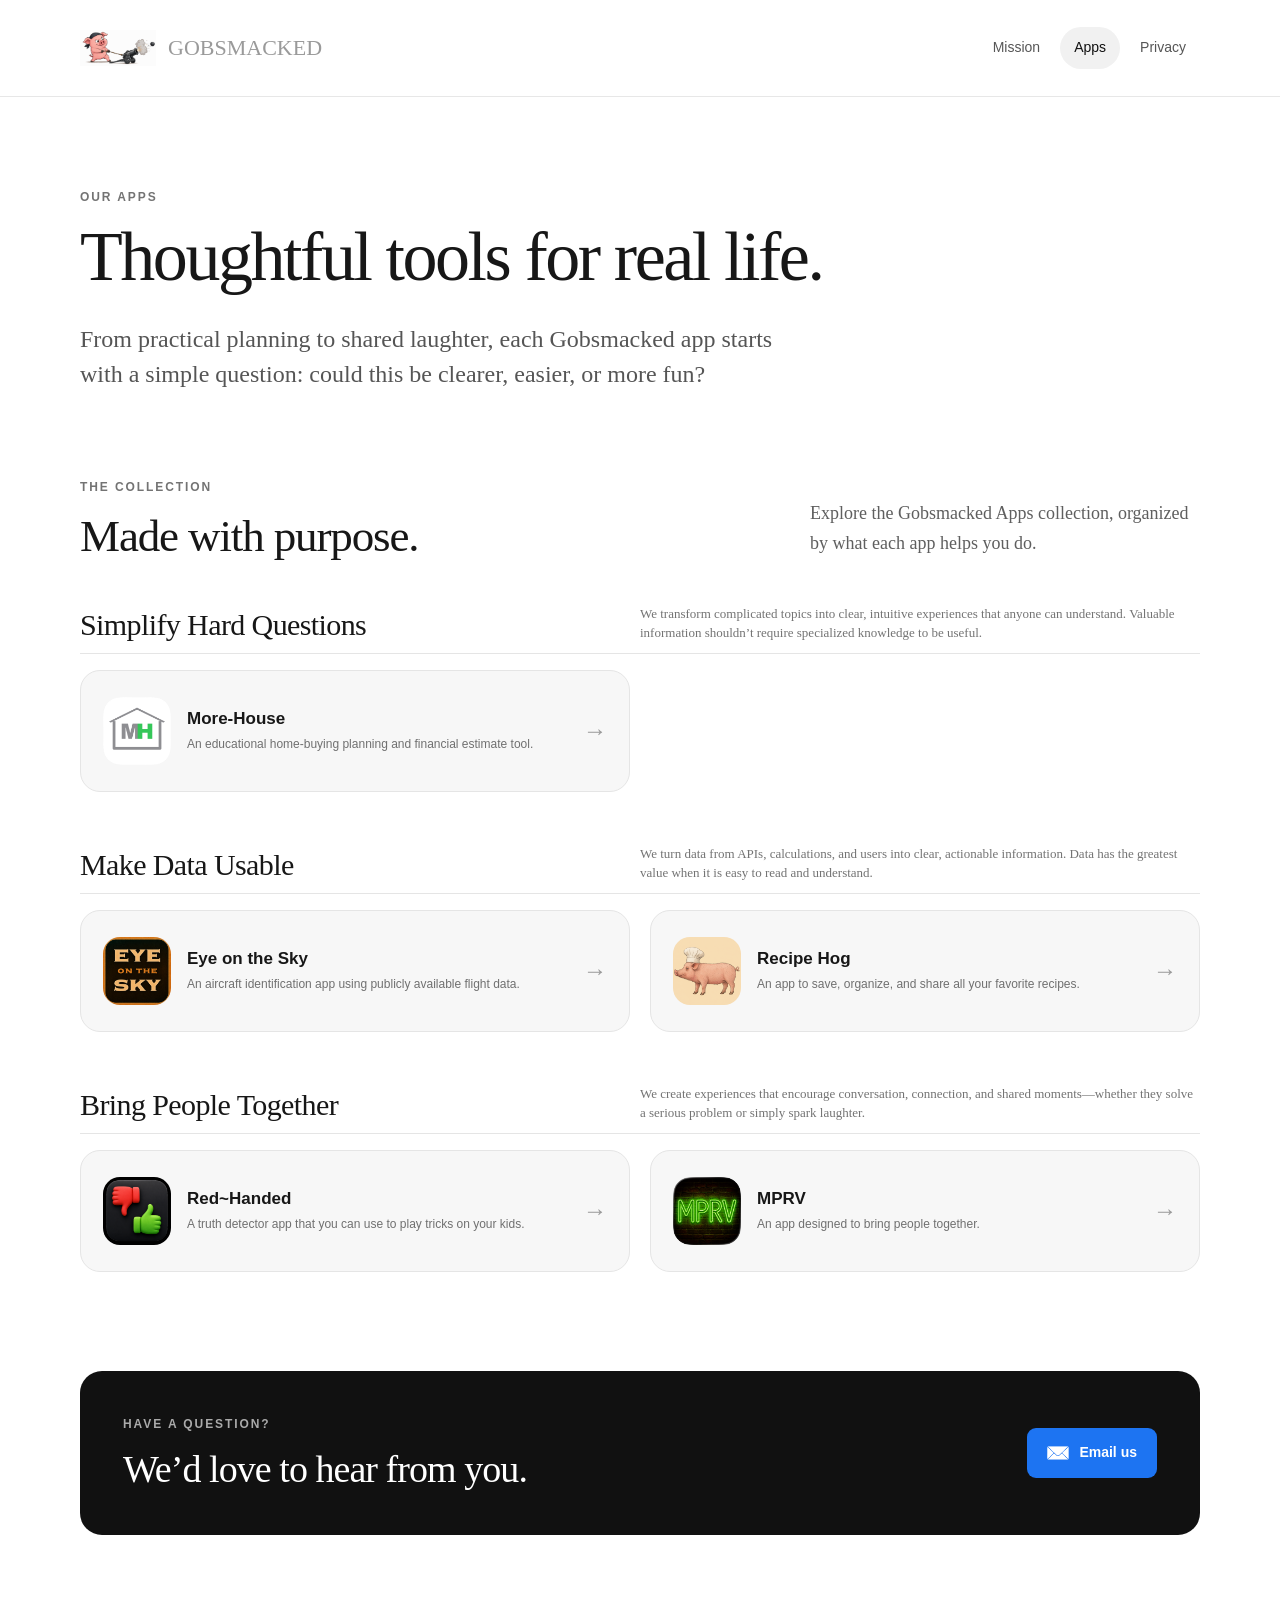
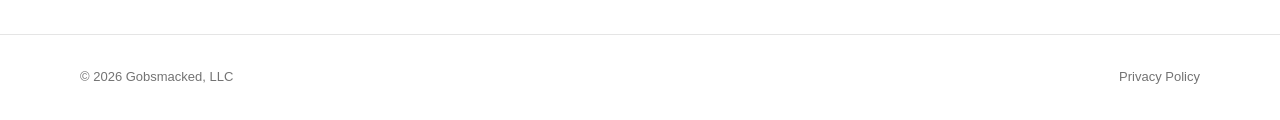
==== commit 932d9913: "Use app pages in catalog" ====
--- a/apps/index.html
+++ b/apps/index.html
@@ -5,7 +5,7 @@
     <meta name="viewport" content="width=device-width, initial-scale=1">
     <meta name="description" content="Explore mobile apps from Gobsmacked Apps.">
     <title>Our Apps | Gobsmacked Apps</title>
-    <link rel="stylesheet" href="../styles.css?v=20260813-6">
+    <link rel="stylesheet" href="../styles.css?v=20260813-7">
   </head>
   <body>
     <header class="site-header">
--- a/styles.css
+++ b/styles.css
@@ -251,14 +251,30 @@
   gap: 52px;
 }
 
-.app-category-title {
+.app-category-heading {
+  display: flex;
+  align-items: end;
+  justify-content: space-between;
+  gap: 28px;
   margin: 0 0 16px;
   padding-bottom: 10px;
   border-bottom: 1px solid var(--line);
+}
+
+.app-category-title {
+  margin: 0;
   font-size: clamp(22px, 2.7vw, 30px);
   font-weight: 400;
   letter-spacing: -0.02em;
   line-height: 1.2;
+}
+
+.app-category-description {
+  max-width: 560px;
+  margin: 0;
+  color: var(--muted);
+  font-size: 13px;
+  line-height: 1.5;
 }
 
 .catalog-error {
@@ -1218,6 +1234,14 @@
     margin-top: 18px;
   }
 
+  .app-category-heading {
+    display: block;
+  }
+
+  .app-category-description {
+    margin-top: 8px;
+  }
+
   .apps-grid {
     grid-template-columns: 1fr;
   }
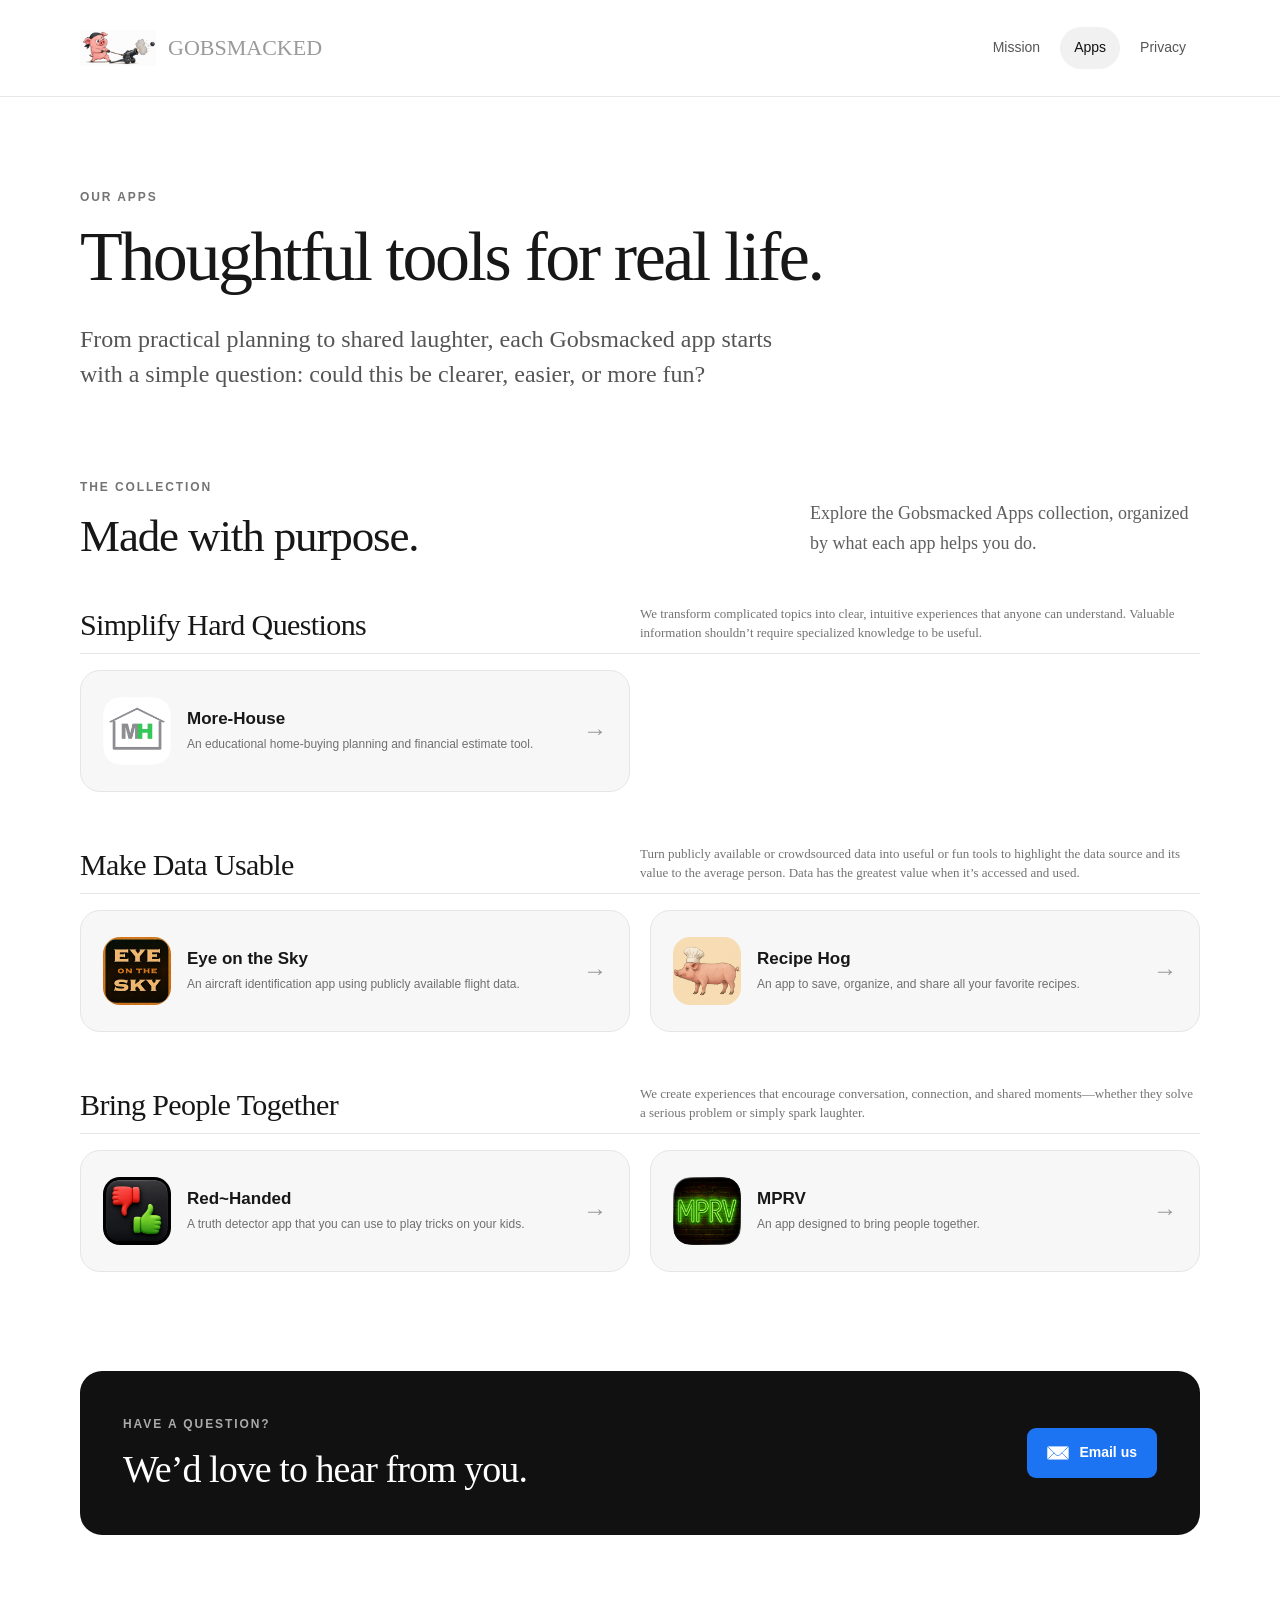
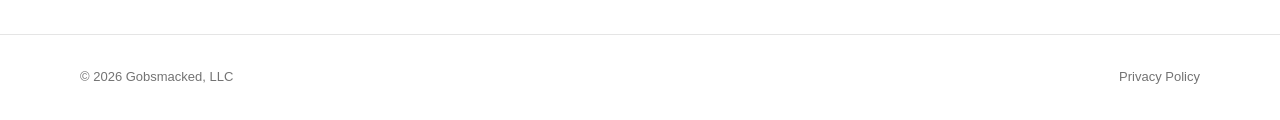
==== commit 5d844118: "Update data purpose language" ====
--- a/apps/index.html
+++ b/apps/index.html
@@ -61,6 +61,6 @@
         <a href="../privacy/index.html">Privacy Policy</a>
       </div>
     </footer>
-    <script src="../script.js"></script>
+    <script src="../script.js?v=20260824-1"></script>
   </body>
 </html>
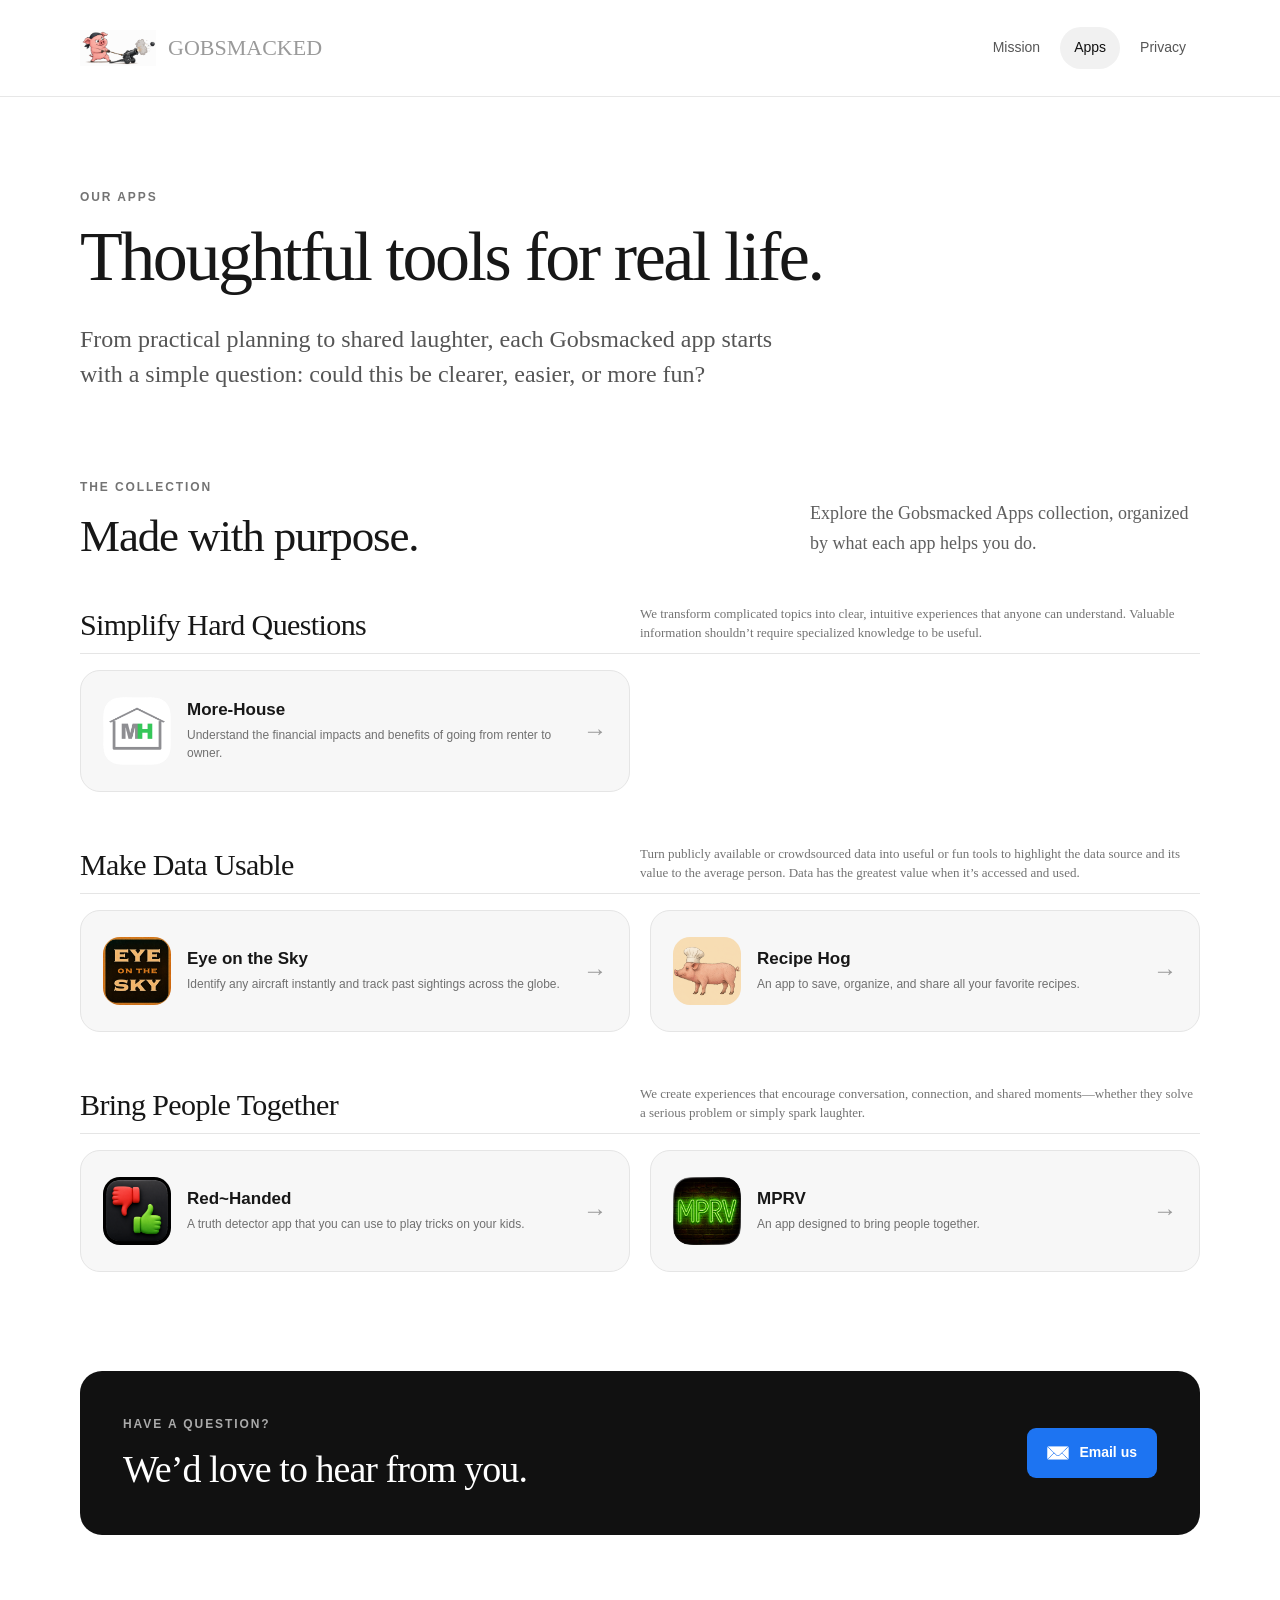
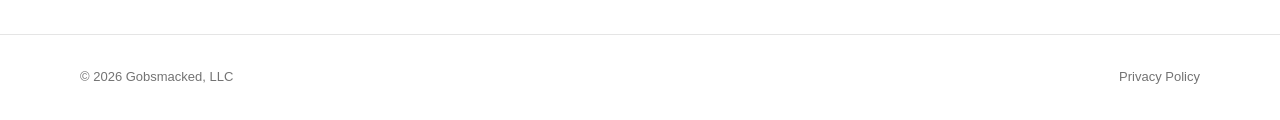
==== commit bbf55f53: "Refresh app catalog descriptions" ====
--- a/apps/index.html
+++ b/apps/index.html
@@ -61,6 +61,6 @@
         <a href="../privacy/index.html">Privacy Policy</a>
       </div>
     </footer>
-    <script src="../script.js?v=20260824-1"></script>
+    <script src="../script.js?v=20260824-2"></script>
   </body>
 </html>
